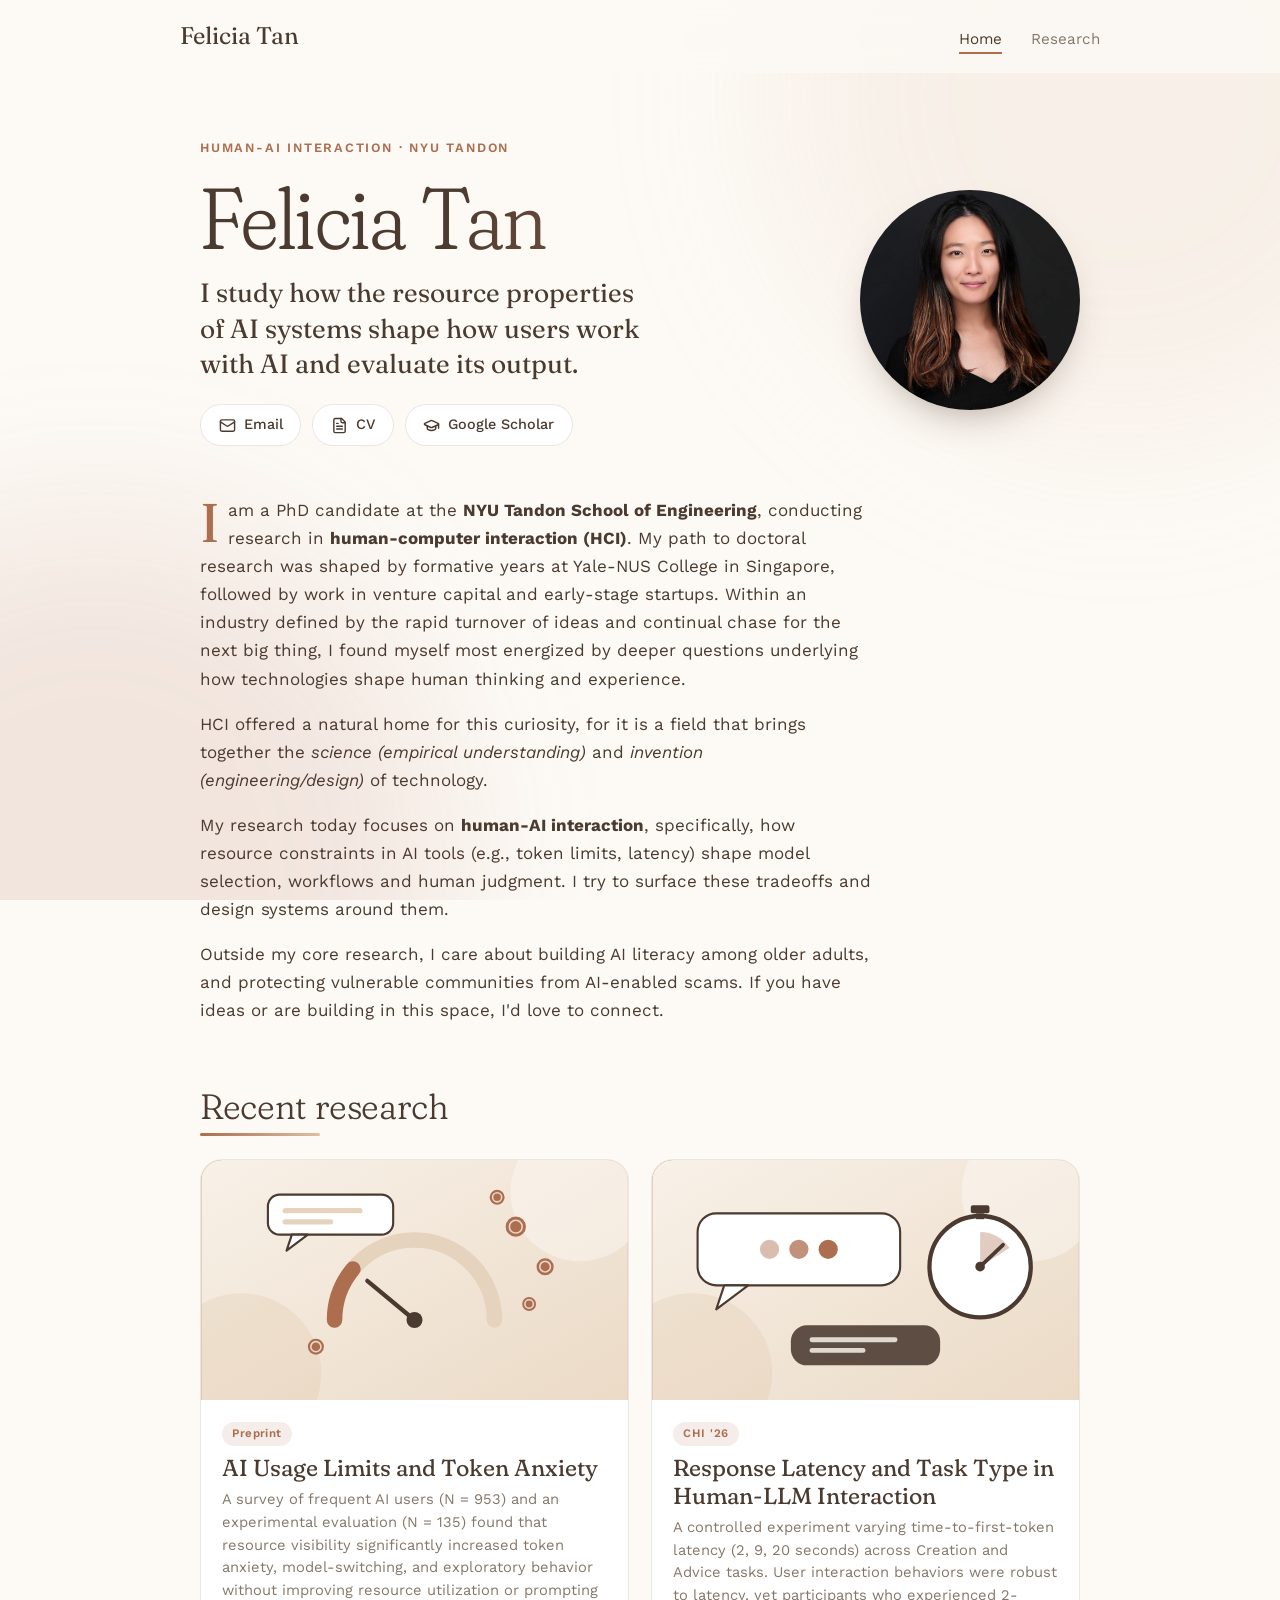
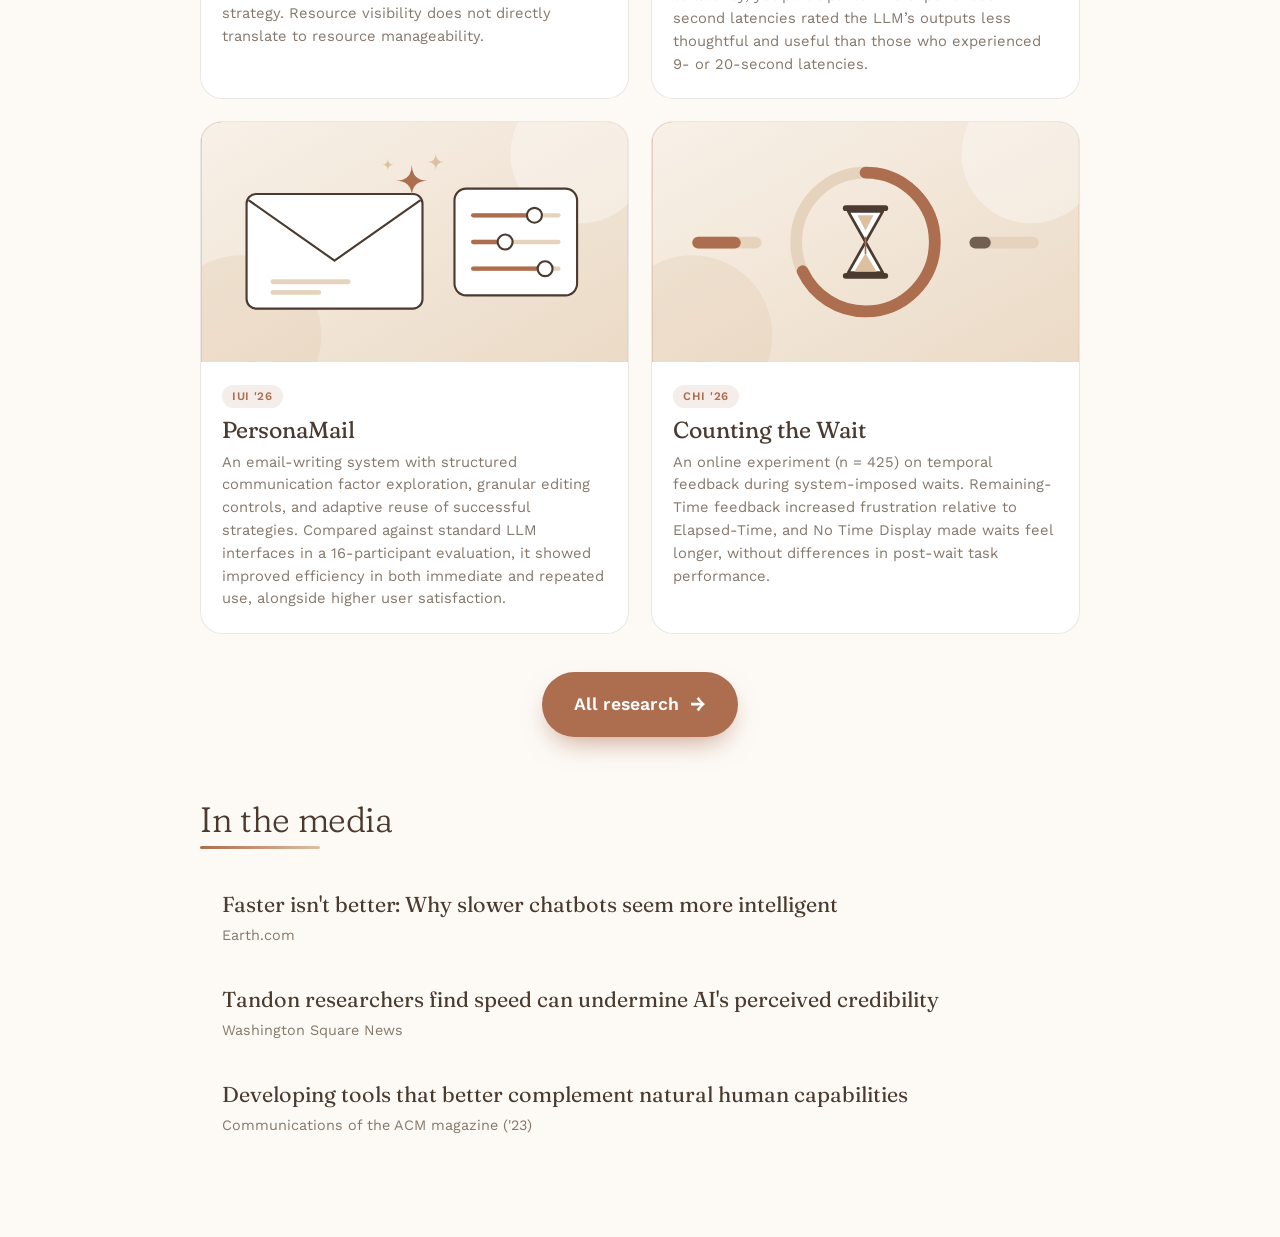
==== index.html @ 44748023 "Publish feliciatan.co website" ====
<!doctype html>
<html lang="en">
<head>
  <meta charset="utf-8">
  <meta name="viewport" content="width=device-width, initial-scale=1">
  <title>Felicia Tan | Human-AI Interaction Researcher</title>
  <meta name="description" content="PhD candidate at NYU Tandon researching how the resource properties of AI systems, including response latency, token consumption and model selection, shape how users work with AI and evaluate its output.">
  <link rel="preconnect" href="https://fonts.googleapis.com"><link rel="preconnect" href="https://fonts.gstatic.com" crossorigin>
  <link href="https://fonts.googleapis.com/css2?family=Fraunces:ital,opsz,wght,SOFT@0,9..144,300..500,100;1,9..144,300..500,100&family=Work+Sans:wght@400;500;600&display=swap" rel="stylesheet">
  <script>document.documentElement.classList.add('js')</script> <!-- lets CSS know animations are available -->
  <link rel="stylesheet" href="assets/style.css">
  <script src="assets/site.js" defer></script>
</head>
<body>
<div class="aurora"></div>
<nav><a class="brand" href="./">Felicia Tan</a><a class="here" href="./">Home</a><a href="research.html">Research</a></nav>
<main>
  <section class="hero">
    <div class="avatar"><div class="frame"><img src="assets/headshot.jpg" alt="Portrait of Felicia Tan" width="800" height="800"></div></div>
    <div class="intro">
      <p class="eyebrow">Human-AI Interaction &middot; NYU Tandon</p>
      <h1>Felicia Tan</h1>
      <p class="tagline">I study how the resource properties of AI systems shape how users work with AI and evaluate its output.</p>
      <p class="links"><a href="mailto:felicia.tan@nyu.edu"><svg viewBox="0 0 24 24" aria-hidden="true"><rect width="20" height="16" x="2" y="4" rx="2"/><path d="m22 7-8.97 5.7a1.94 1.94 0 0 1-2.06 0L2 7"/></svg>Email</a>
        <a href="https://drive.google.com/file/d/1HwYIcdNcV8aJsQFe56k3fTXMACKiZOYk/view?usp=sharing"><svg viewBox="0 0 24 24" aria-hidden="true"><path d="M15 2H6a2 2 0 0 0-2 2v16a2 2 0 0 0 2 2h12a2 2 0 0 0 2-2V7Z"/><path d="M14 2v4a2 2 0 0 0 2 2h4"/><path d="M10 9H8"/><path d="M16 13H8"/><path d="M16 17H8"/></svg>CV</a>
        <a href="https://scholar.google.com/citations?user=EusBxyQAAAAJ&hl=en&oi=ao"><svg viewBox="0 0 24 24" aria-hidden="true"><path d="M21.42 10.922a1 1 0 0 0-.019-1.838L12.83 5.18a2 2 0 0 0-1.66 0L2.6 9.08a1 1 0 0 0 0 1.832l8.57 3.908a2 2 0 0 0 1.66 0z"/><path d="M22 10v6"/><path d="M6 12.5V16a6 3 0 0 0 12 0v-3.5"/></svg>Google Scholar</a></p>
    </div>
  </section>

  <!-- Bio text is copied word for word from the Canva site. -->
  <section class="bio reveal">
    <p>I am a PhD candidate at the <strong>NYU Tandon School of Engineering</strong>, conducting research in <strong>human-computer interaction (HCI)</strong>. My path to doctoral research was shaped by formative years at Yale-NUS College in Singapore, followed by work in venture capital and early-stage startups. Within an industry defined by the rapid turnover of ideas and continual chase for the next big thing, I found myself most energized by deeper questions underlying how technologies shape human thinking and experience.</p>
    <p>HCI offered a natural home for this curiosity, for it is a field that brings together the <em>science (empirical understanding)</em> and <em>invention (engineering/design)</em> of technology.</p>
    <p>My research today focuses on <strong>human-AI interaction</strong>, specifically, how resource constraints in AI tools (e.g., token limits, latency) shape model selection, workflows and human judgment. I try to surface these tradeoffs and design systems around them.</p>
    <p>Outside my core research, I care about building AI literacy among older adults, and protecting vulnerable communities from AI-enabled scams. If you have ideas or are building in this space, I'd love to connect.</p>
  </section>

  <h2 class="reveal">Recent research</h2>
  <div class="grid recent">
    <a class="card reveal" href="projects/resource-visible/"><div class="thumb"><img src="assets/projects/resource-visible/thumb.svg" alt="" loading="lazy"></div><div class="body"><span class="tag">Preprint</span>
      <b>AI Usage Limits and Token Anxiety</b>
      <small>A survey of frequent AI users (N = 953) and an experimental evaluation (N = 135) found that resource visibility significantly increased token anxiety, model-switching, and exploratory behavior without improving resource utilization or prompting strategy. Resource visibility does not directly translate to resource manageability.</small></div></a>
    <a class="card reveal" href="projects/response-latency/"><div class="thumb"><img src="assets/projects/response-latency/thumb.svg" alt="" loading="lazy"></div><div class="body"><span class="tag">CHI '26</span>
      <b>Response Latency and Task Type in Human-LLM Interaction</b>
      <small>A controlled experiment varying time-to-first-token latency (2, 9, 20 seconds) across Creation and Advice tasks. User interaction behaviors were robust to latency, yet participants who experienced 2-second latencies rated the LLM’s outputs less thoughtful and useful than those who experienced 9- or 20-second latencies.</small></div></a>
    <a class="card reveal" href="projects/personamail/"><div class="thumb"><img src="assets/projects/personamail/thumb.svg" alt="" loading="lazy"></div><div class="body"><span class="tag">IUI '26</span>
      <b>PersonaMail</b>
      <small>An email-writing system with structured communication factor exploration, granular editing controls, and adaptive reuse of successful strategies. Compared against standard LLM interfaces in a 16-participant evaluation, it showed improved efficiency in both immediate and repeated use, alongside higher user satisfaction.</small></div></a>
    <a class="card reveal" href="projects/counting-the-wait/"><div class="thumb"><img src="assets/projects/counting-the-wait/thumb.svg" alt="" loading="lazy"></div><div class="body"><span class="tag">CHI '26</span>
      <b>Counting the Wait</b>
      <small>An online experiment (n = 425) on temporal feedback during system-imposed waits. Remaining-Time feedback increased frustration relative to Elapsed-Time, and No Time Display made waits feel longer, without differences in post-wait task performance.</small></div></a>
  </div>
  <a class="more" href="research.html">All research</a>

  <h2 class="reveal">In the media</h2>
  <div class="pub reveal"><a class="title" href="https://www.earth.com/news/faster-isnt-better-why-slower-chatbots-seem-more-intelligent/">Faster isn't better: Why slower chatbots seem more intelligent</a><span class="meta">Earth.com</span></div>
  <div class="pub reveal"><a class="title" href="https://nyunews.com/news/2026/05/06/tandon-ai-response-time-study/">Tandon researchers find speed can undermine AI's perceived credibility</a><span class="meta">Washington Square News</span></div>
  <div class="pub reveal"><a class="title" href="https://cacm.acm.org/research/heads-up-computing/">Developing tools that better complement natural human capabilities</a><span class="meta">Communications of the ACM magazine ('23)</span></div>
</main>
</body>
</html>
---- assets/style.css ----
/* =====================================================================
   Shared stylesheet for every page.
   Read it top to bottom: 1) design tokens  2) base  3) nav  4) hero
   5) cards  6) research list  7) project page  8) motion & accessibility
   ===================================================================== */

/* ---------- 1. Design tokens: change colors and fonts HERE only ---------- */
:root {
  --bg: #fdfaf6;            /* near-white with a hint of warmth */
  --surface: #ffffff;
  --ink: #4a3a2f;           /* light cocoa */
  --muted: #85776a;
  --line: rgba(74, 58, 47, .12);
  --accent: #ad6d4f;        /* light clay */
  --accent2: #dcc0a0;       /* sand */
  --soft: #f6efe6;
  --serif: "Fraunces", Georgia, "Times New Roman", serif;
  --sans: "Work Sans", system-ui, -apple-system, "Segoe UI", sans-serif;
  --radius: 22px;
  --ease: cubic-bezier(.22, .8, .24, 1);
}
@media (prefers-color-scheme: dark) {
  :root {
    --bg: #1a1512; --surface: #241d18; --ink: #f3ebe2; --muted: #b3a698;
    --line: rgba(243, 235, 226, .12); --accent: #e0a98a; --accent2: #e3c08f; --soft: #2b231d;
  }
}
@media (prefers-color-scheme: dark) { .filters button.on, .buttons a, .more, ::selection { color: #1a1512; } }

/* ---------- 2. Base ---------- */
* { box-sizing: border-box; }
html { scroll-behavior: smooth; }
body { margin: 0; font: 17px/1.65 var(--sans); color: var(--ink); background: var(--bg); -webkit-font-smoothing: antialiased; }
main { max-width: 920px; margin: 0 auto; padding: 1rem 1.25rem 5rem; position: relative; }
h1, h2, h3 { font-family: var(--serif); font-weight: 300; font-variation-settings: "SOFT" 100, "WONK" 0; letter-spacing: -.01em; line-height: 1.1; }
h2 { font-size: 2.2rem; margin: 4rem 0 1.4rem; position: relative; padding-bottom: .6rem; }
h2::after { content: ""; position: absolute; left: 0; bottom: 0; height: 3px; width: 56px; border-radius: 3px;
  background: linear-gradient(90deg, var(--accent), var(--accent2)); transition: width .6s var(--ease); }
.in h2::after, h2.in::after { width: 120px; }
h3 { font-size: 1.35rem; color: var(--muted); margin: 2rem 0 .6rem; }
a { color: var(--accent); }
::selection { background: var(--accent); color: #fff; }
:focus-visible { outline: 3px solid var(--accent2); outline-offset: 3px; border-radius: 6px; }

/* Soft drifting color blobs behind everything (pure CSS, no images) */
.aurora { position: fixed; inset: 0; z-index: -1; overflow: hidden; pointer-events: none; }
.aurora::before, .aurora::after { content: ""; position: absolute; width: 55vmax; height: 55vmax; border-radius: 50%; filter: blur(90px); opacity: .16; }
.aurora::before { background: var(--accent2); top: -20vmax; right: -15vmax; animation: drift1 22s ease-in-out infinite alternate; }
.aurora::after  { background: var(--accent); bottom: -25vmax; left: -20vmax; opacity: .14; animation: drift2 26s ease-in-out infinite alternate; }
@keyframes drift1 { to { transform: translate(-8vmax, 10vmax) scale(1.15); } }
@keyframes drift2 { to { transform: translate(10vmax, -8vmax) scale(1.1); } }

/* ---------- 3. Navigation (sticky, frosted glass) ---------- */
nav { position: sticky; top: 0; z-index: 10; display: flex; gap: 1.8rem; align-items: baseline; padding: 1rem max(1.25rem, calc((100% - 920px) / 2));
  backdrop-filter: blur(14px); -webkit-backdrop-filter: blur(14px); background: color-mix(in srgb, var(--bg) 72%, transparent);
  border-bottom: 1px solid transparent; transition: border-color .3s; }
nav.scrolled { border-bottom-color: var(--line); }
nav .brand { font-family: var(--serif); font-size: 1.5rem; margin-right: auto; color: var(--ink); text-decoration: none; }
/* The FT monogram: a transparent PNG used as a mask, so it takes the page's ink color (works in dark mode too). */
nav .brand .logo { display: block; width: 46px; height: 46px; background-color: var(--ink); -webkit-mask: url(logo.png) center / contain no-repeat; mask: url(logo.png) center / contain no-repeat; }
nav a:not(.brand) { color: var(--muted); text-decoration: none; position: relative; font-size: .95rem; padding-bottom: 2px; transition: color .2s; }
nav a:not(.brand)::after { content: ""; position: absolute; left: 0; bottom: 0; height: 2px; width: 100%; background: var(--accent);
  transform: scaleX(0); transform-origin: left; transition: transform .35s var(--ease); }
nav a:not(.brand):hover, nav a.here { color: var(--ink); }
nav a:not(.brand):hover::after, nav a.here::after { transform: scaleX(1); }

/* ---------- 4. Hero (homepage top) ---------- */
.hero { display: flex; flex-direction: row-reverse; gap: 3rem; align-items: center; padding: 3rem 0 1rem; }
.hero .intro { flex: 1; }
.eyebrow { font-size: .8rem; letter-spacing: .14em; text-transform: uppercase; color: var(--accent); font-weight: 600; margin: 0 0 .8rem; }
.hero h1 { font-size: clamp(3.2rem, 8vw, 5.4rem); margin: 0 0 .6rem;
  background: linear-gradient(100deg, var(--ink) 40%, var(--accent) 100%); -webkit-background-clip: text; background-clip: text; color: transparent; }
.tagline { font-family: var(--serif); font-size: clamp(1.3rem, 2.6vw, 1.65rem); line-height: 1.35; color: var(--ink); margin: 0 0 1.4rem; max-width: 33rem; text-wrap: balance; }
.links { display: flex; flex-wrap: wrap; gap: .7rem; }
.links a { display: inline-flex; align-items: center; gap: .5rem; padding: .5rem 1.1rem; border: 1px solid var(--line); border-radius: 999px; background: var(--surface); color: var(--ink);
  text-decoration: none; font-size: .9rem; font-weight: 500; transition: transform .25s var(--ease), border-color .25s, box-shadow .25s; }
.links a:hover { transform: translateY(-2px); border-color: var(--accent); box-shadow: 0 6px 18px color-mix(in srgb, var(--accent) 25%, transparent); }

/* Headshot: a plain circle with a soft shadow. Nothing else. */
.avatar { width: 220px; height: 220px; flex: none; }
.avatar .frame { width: 100%; height: 100%; overflow: hidden; border-radius: 50%; box-shadow: 0 18px 40px -20px rgba(74, 52, 38, .5); }
.avatar img { width: 100%; height: 100%; object-fit: cover; object-position: 50% 30%; display: block; }

.bio p { max-width: 42rem; }
.bio p:first-child::first-letter { font-family: var(--serif); font-size: 3.4rem; float: left; line-height: .85; padding: .25rem .5rem 0 0; color: var(--accent); }

/* ---------- 5. Cards (Recent research) ---------- */
.grid { display: grid; grid-template-columns: repeat(auto-fit, minmax(260px, 1fr)); gap: 1.4rem; }
.grid.recent { grid-template-columns: repeat(2, 1fr); }
.card { --mx: 50%; --my: 50%; position: relative; display: block; overflow: hidden; border-radius: var(--radius); background: var(--surface);
  border: 1px solid var(--line); text-decoration: none; color: inherit;
  transition: transform .4s var(--ease), box-shadow .4s var(--ease), border-color .3s; }
/* spotlight that follows the mouse (position set by site.js) */
.card::before { content: ""; position: absolute; inset: 0; pointer-events: none; opacity: 0; transition: opacity .3s;
  background: radial-gradient(420px circle at var(--mx) var(--my), color-mix(in srgb, var(--accent) 16%, transparent), transparent 60%); }
.card:hover { transform: translateY(-6px); border-color: color-mix(in srgb, var(--accent) 45%, var(--line)); box-shadow: 0 22px 44px -18px color-mix(in srgb, var(--accent) 45%, transparent); }
.card:hover::before { opacity: 1; }
.card .thumb { aspect-ratio: 16 / 9; overflow: hidden; background: linear-gradient(120deg, var(--accent), var(--accent2), var(--accent)); background-size: 200% 200%; animation: shimmer 8s ease-in-out infinite alternate; }
.card .thumb img { width: 100%; height: 100%; object-fit: cover; transition: transform .6s var(--ease); }
.card:hover .thumb img { transform: scale(1.06); }
@keyframes shimmer { to { background-position: 100% 100%; } }
.card .body { padding: 1.1rem 1.3rem 1.4rem; position: relative; }
.card b { display: block; margin: .5rem 0 .4rem; font-family: var(--serif); font-weight: 400; font-variation-settings: "SOFT" 100; font-size: 1.45rem; line-height: 1.2; }
.card small { display: block; color: var(--muted); font-size: .92rem; line-height: 1.55; }
.card .body::after { content: "\2197"; position: absolute; top: 1.1rem; right: 1.3rem; color: var(--accent); opacity: 0; transform: translate(-6px, 6px); transition: all .35s var(--ease); }
.card:hover .body::after { opacity: 1; transform: none; }
.tag { display: inline-block; font-size: .72rem; font-weight: 600; letter-spacing: .04em; padding: .15rem .65rem; border-radius: 999px; color: var(--accent);
  background: color-mix(in srgb, var(--accent) 12%, transparent); }
.more { display: flex; width: fit-content; align-items: center; gap: .7rem; margin: 2.4rem auto 0; padding: .95rem 2rem; border-radius: 999px;
  background: var(--accent); color: #fff; font-size: 1.1rem; font-weight: 600; letter-spacing: .01em; text-decoration: none;
  box-shadow: 0 12px 28px -10px color-mix(in srgb, var(--accent) 70%, transparent); transition: transform .3s var(--ease), box-shadow .3s var(--ease); }
.more::after { content: "\2192"; font-size: 1.3rem; transition: transform .3s var(--ease); }
.more:hover { transform: translateY(-3px); box-shadow: 0 18px 34px -10px color-mix(in srgb, var(--accent) 80%, transparent); }
.more:hover::after { transform: translateX(6px); }

/* ---------- 6. Lists of papers / media (Research page, media) ---------- */
.pub { margin: 0; padding: 1.2rem 1rem 1.2rem 1.2rem; border-left: 3px solid transparent; border-radius: 0 12px 12px 0;
  transition: border-color .3s, background .3s, padding .35s var(--ease); }
.pub:hover { border-left-color: var(--accent); background: color-mix(in srgb, var(--accent) 6%, transparent); padding-left: 1.6rem; }
.pub a.title { font-family: var(--serif); font-size: 1.35rem; line-height: 1.25; color: var(--ink); text-decoration: none; }
.pub a.title:hover { color: var(--accent); }
.pub .meta { display: block; color: var(--muted); font-size: .9rem; margin-top: .25rem; }
.pub .about { display: block; margin-top: .35rem; }
.pub.pop { animation: pop .45s var(--ease); }
@keyframes pop { from { opacity: 0; transform: translateY(10px) scale(.98); } }
.chips { margin: .6rem 0 0; } .chip { display: inline-block; font-size: .72rem; padding: .08rem .6rem; margin: 0 .35rem .3rem 0; border-radius: 999px; background: var(--soft); color: var(--muted); }
.filters { position: sticky; top: 3.6rem; z-index: 5; padding: .7rem 0; background: color-mix(in srgb, var(--bg) 80%, transparent); backdrop-filter: blur(10px); }
.filters button { font: inherit; font-size: .85rem; font-weight: 500; margin: 0 .4rem .4rem 0; padding: .35rem .95rem; border-radius: 999px; cursor: pointer;
  border: 1px solid var(--line); background: var(--surface); color: var(--ink); transition: all .25s var(--ease); }
.filters button:hover { border-color: var(--accent); transform: translateY(-2px); }
.filters button.on { background: var(--accent); border-color: var(--accent); color: #fff; box-shadow: 0 6px 16px color-mix(in srgb, var(--accent) 35%, transparent); }

/* ---------- 7. Project page pieces ---------- */
.authors, .venue { color: var(--muted); margin: .2rem 0; }
.buttons a { display: inline-block; margin: .9rem .5rem 0 0; padding: .5rem 1.2rem; border-radius: 999px; background: var(--accent); color: #fff; text-decoration: none; transition: transform .25s var(--ease); }
.buttons a:hover { transform: translateY(-2px); }
.buttons a.disabled { background: var(--soft); color: var(--muted); pointer-events: none; }
.tldr { background: var(--soft); padding: 1.1rem 1.3rem; border-radius: var(--radius); border-left: 4px solid var(--accent); }
.todo { outline: 2px dashed #e0a100; padding: .2rem .5rem; }  /* yellow dashes = Fel must fill in */
pre { background: var(--soft); padding: 1rem; overflow-x: auto; border-radius: 12px; font-size: .85rem; }
figure { margin: 1.8rem 0; } figcaption { color: var(--muted); font-size: .9rem; } img { max-width: 100%; }

/* ---------- 8. Motion & accessibility ---------- */
/* Elements with class "reveal" fade up as they scroll into view (site.js adds .in). Only hidden if JavaScript runs. */
.js .reveal { opacity: 0; transform: translateY(22px); transition: opacity .8s var(--ease), transform .8s var(--ease); }
.js .reveal.in { opacity: 1; transform: none; }
@media (max-width: 700px) {
  .hero { flex-direction: column; align-items: flex-start; gap: 1.8rem; padding-top: 1.5rem; }
  .avatar { width: 170px; height: 170px; }
  .grid.recent { grid-template-columns: 1fr; }
  h2 { font-size: 1.9rem; }
}
@media (prefers-reduced-motion: reduce) {
  *, *::before, *::after { animation: none !important; transition: none !important; scroll-behavior: auto !important; }
  .js .reveal { opacity: 1; transform: none; }
}


/* Icons inside the Email / CV / Scholar buttons */
.links svg, .award svg { width: 17px; height: 17px; flex: none; fill: none; stroke: currentColor; stroke-width: 2; stroke-linecap: round; stroke-linejoin: round; }
.links a:hover svg { color: var(--accent); }
/* Award badge on papers with an honorable mention */
.award { display: inline-flex; align-items: center; gap: .35rem; margin-top: .45rem; padding: .12rem .7rem .12rem .55rem; border-radius: 999px; font-size: .78rem; font-weight: 600;
  color: var(--accent); background: color-mix(in srgb, var(--accent2) 45%, transparent); }
.award svg { width: 15px; height: 15px; }

/* Research list: venue is the credibility signal, so it gets weight and color; authors are readable, with your name in bold */
.pub .venue { display: block; margin-top: .35rem; font-size: .95rem; font-weight: 600; color: var(--accent); letter-spacing: .01em; }
.pub .authors { display: block; margin-top: .1rem; font-size: 1rem; color: var(--muted); }
.pub .authors strong { color: var(--ink); font-weight: 700; }
/* Evidence chips (study type and sample size) look slightly different from topic chips */
.chip.stat { background: transparent; border: 1px solid var(--line); color: var(--ink); }
/* Honorable Mention sits on the venue line, right beside the venue name */
.pub .venue .award { margin: 0 0 0 .55rem; vertical-align: middle; }

/* =====================================================================
   Project pages (projects/*/index.html): one narrow reading column, built to be skimmed
   ===================================================================== */
.proj { max-width: 760px; margin: 0 auto; padding: 1rem 1.25rem 5rem; }
.proj p, .proj li { max-width: 68ch; }
.crumb { display: inline-block; margin: 1rem 0 1.2rem; color: var(--muted); text-decoration: none; font-size: .92rem; }
.crumb:hover { color: var(--accent); }
.proj h1 { font-size: clamp(2rem, 5vw, 3rem); line-height: 1.1; margin: .4rem 0 1.1rem; }
.byline { margin: .2rem 0; font-size: 1.05rem; } .byline strong { color: var(--ink); }
.aff { margin: .2rem 0 0; font-size: .88rem; color: var(--muted); }
.proj .buttons { display: flex; flex-wrap: wrap; gap: .6rem; margin: 1.3rem 0 .4rem; }
.proj .buttons a { display: inline-flex; align-items: center; gap: .5rem; margin: 0; padding: .55rem 1.2rem; font-size: .92rem; font-weight: 500; }
.proj .buttons svg, .copy svg { width: 17px; height: 17px; fill: none; stroke: currentColor; stroke-width: 2; stroke-linecap: round; stroke-linejoin: round; }
.press { font-size: .9rem; color: var(--muted); margin: .6rem 0 0; } .press a { color: var(--accent); }
.proj h2 { font-size: 1.8rem; margin: 3.2rem 0 1rem; padding-bottom: .5rem; }
.tldr { font-family: var(--serif); font-size: 1.3rem; line-height: 1.5; margin: 2rem 0 1.2rem; padding: 1.3rem 1.5rem; border-radius: 0 var(--radius) var(--radius) 0;
  border-left: 4px solid var(--accent); background: var(--soft); max-width: none; }
.keynums { display: grid; grid-template-columns: repeat(auto-fit, minmax(150px, 1fr)); gap: .8rem; margin: 0 0 1rem; }
.keynum { background: var(--surface); border: 1px solid var(--line); border-radius: 16px; padding: 1rem 1.1rem; }
.keynum b { display: block; font-family: var(--serif); font-weight: 400; font-size: 2rem; line-height: 1.05; color: var(--accent); }
.keynum span { display: block; margin-top: .35rem; font-size: .84rem; line-height: 1.35; color: var(--muted); }
.steps { list-style: none; counter-reset: step; padding: 0; margin: 0; }
.steps li { counter-increment: step; display: flex; gap: 1rem; margin: 1rem 0; max-width: none; }
.steps li::before { content: counter(step); flex: none; width: 2rem; height: 2rem; border-radius: 50%; display: grid; place-items: center;
  background: var(--accent); color: #fff; font-weight: 600; font-size: .9rem; }
.finding { border-left: 3px solid var(--accent2); padding: .15rem 0 .15rem 1.1rem; margin: 1.2rem 0; max-width: 68ch; }
.finding strong { display: block; color: var(--ink); }
.impl { padding-left: 1.1rem; } .impl li { margin: .9rem 0; } .impl strong { color: var(--ink); }
.note, .callout { background: var(--soft); border-radius: 14px; padding: 1rem 1.2rem; max-width: none; margin: 1.5rem 0; font-size: .95rem; }
.callout b { display: block; margin-bottom: .3rem; font-family: var(--serif); font-weight: 400; font-size: 1.2rem; }
.flow { list-style: none; counter-reset: f; padding: 0; margin: 1.6rem 0; display: grid; gap: .7rem; }
.flow li { counter-increment: f; position: relative; padding: .9rem 1rem .9rem 3.2rem; background: var(--surface); border: 1px solid var(--line); border-radius: 14px; max-width: none; }
.flow li::before { content: counter(f); position: absolute; left: 1rem; top: .85rem; width: 1.6rem; height: 1.6rem; border-radius: 50%; display: grid; place-items: center;
  background: var(--soft); color: var(--accent); font-weight: 600; font-size: .85rem; }
.flow b { display: block; color: var(--ink); }
/* Figures: shows the image when the file exists, otherwise a clear "figure needed" box */
.fig { margin: 1.8rem 0; }
.fig img { width: 100%; height: auto; display: block; border-radius: 14px; border: 1px solid var(--line); background: var(--surface); }
.fig .ph { display: none; }
.fig.missing img { display: none; }
.fig.missing .ph { display: block; padding: 1.6rem 1.2rem; border: 2px dashed #e0a100; border-radius: 14px; color: var(--muted); font-size: .9rem; }
.fig figcaption { margin-top: .5rem; font-size: .88rem; color: var(--muted); }
.copy { display: inline-flex; align-items: center; gap: .5rem; font: inherit; font-size: .88rem; margin-top: .4rem; padding: .4rem 1rem; border-radius: 999px; border: 1px solid var(--line); background: var(--surface); color: var(--ink); cursor: pointer; }
.copy:hover { border-color: var(--accent); }
@media (max-width: 700px) { .tldr { font-size: 1.15rem; } .keynum b { font-size: 1.7rem; } }
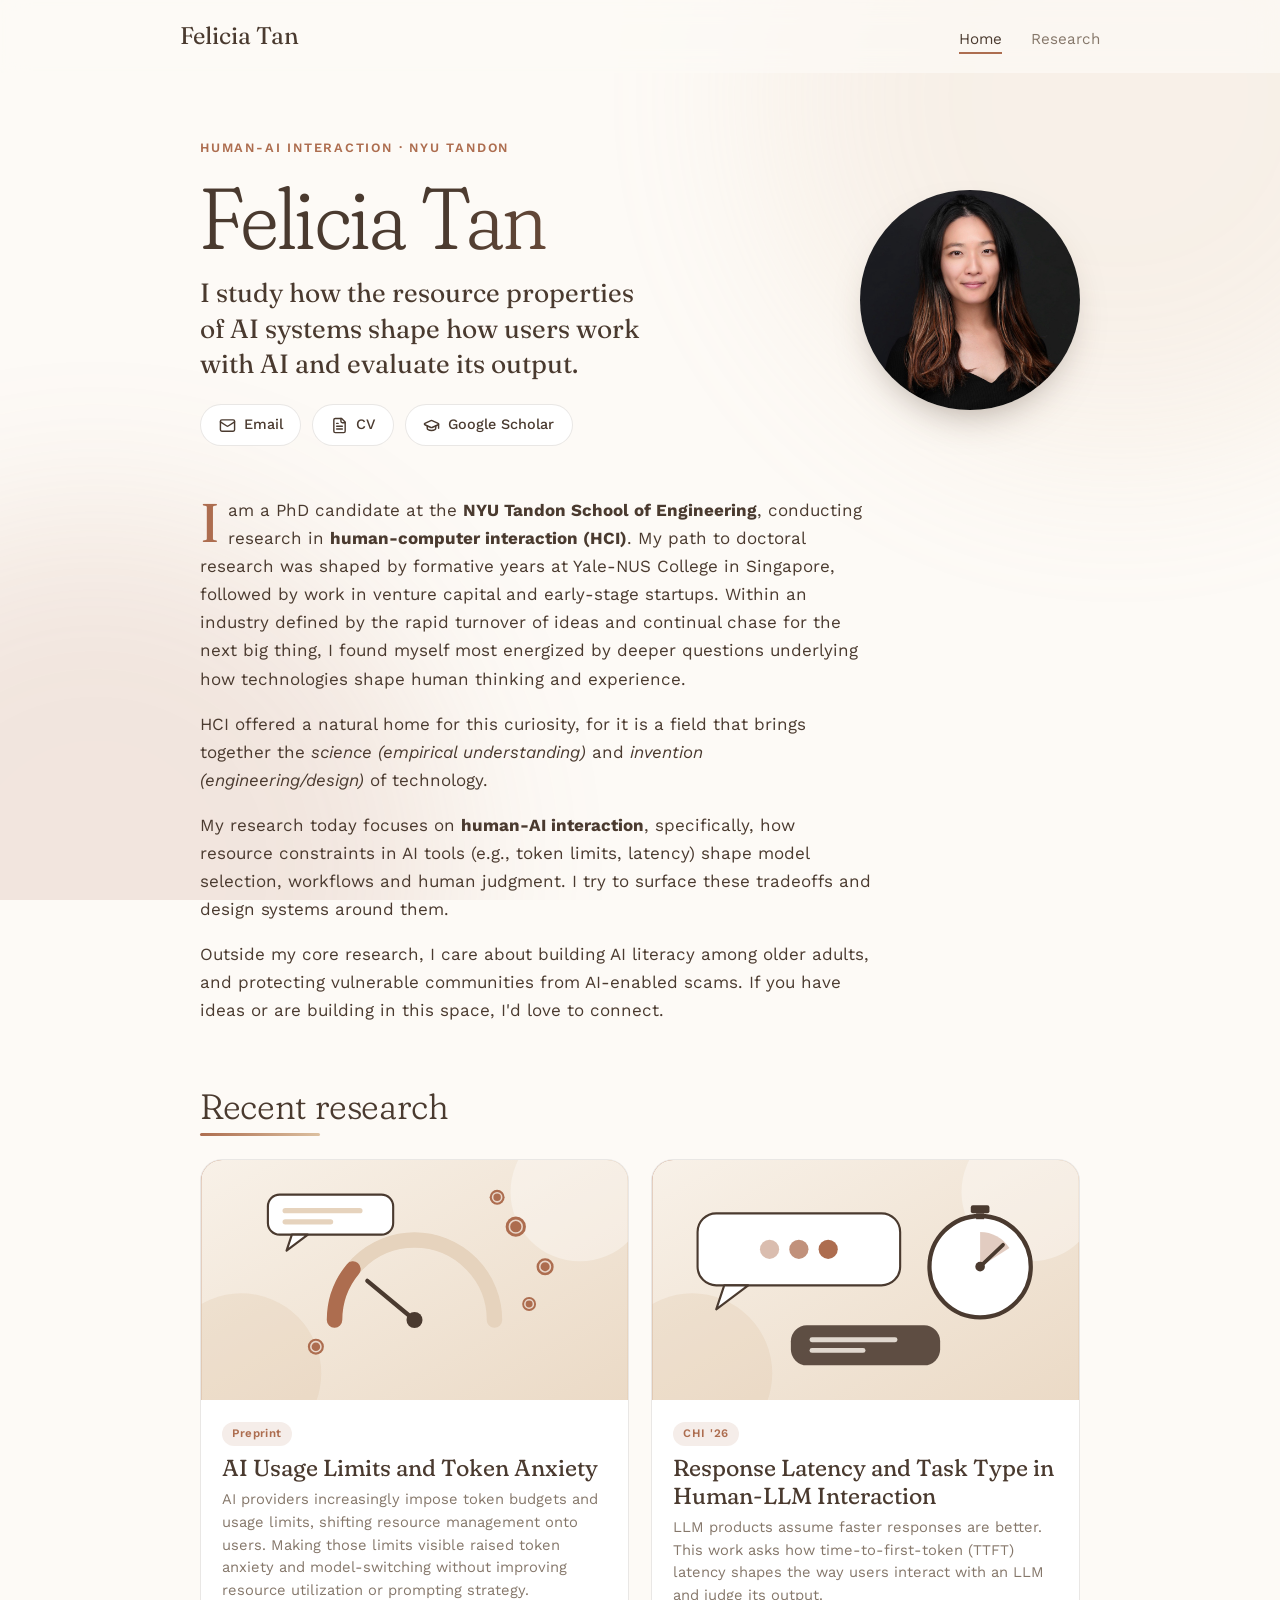
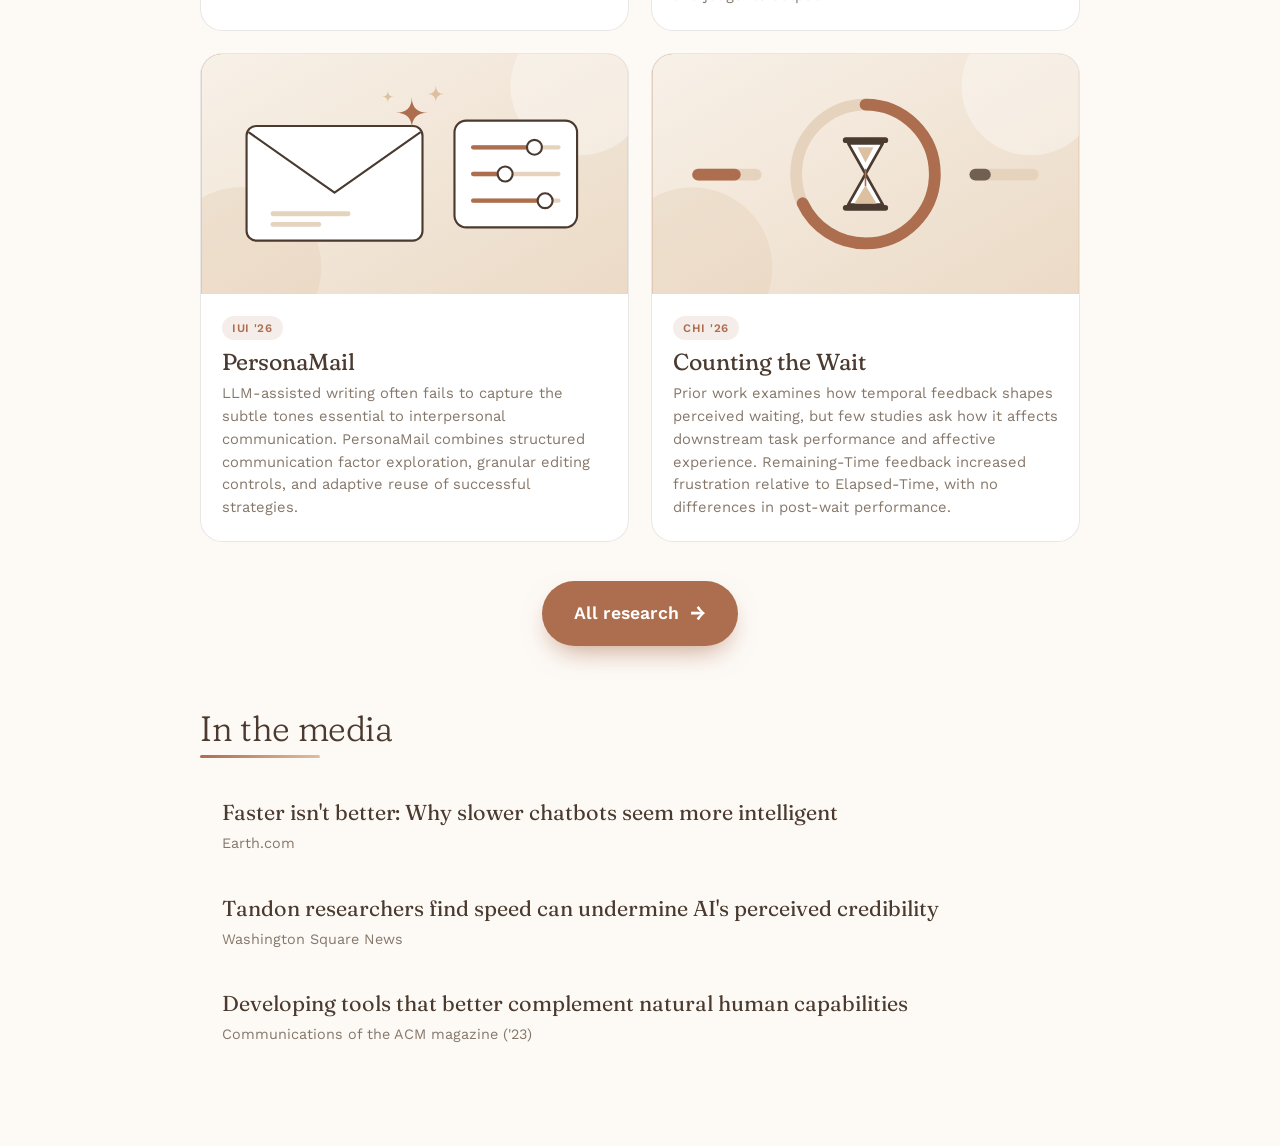
==== commit 120c0d3e: "Context-first, more technical paper descriptions" ====
--- a/index.html
+++ b/index.html
@@ -39,16 +39,16 @@
   <div class="grid recent">
     <a class="card reveal" href="projects/resource-visible/"><div class="thumb"><img src="assets/projects/resource-visible/thumb.svg" alt="" loading="lazy"></div><div class="body"><span class="tag">Preprint</span>
       <b>AI Usage Limits and Token Anxiety</b>
-      <small>A survey of frequent AI users (N = 953) and an experimental evaluation (N = 135) found that resource visibility significantly increased token anxiety, model-switching, and exploratory behavior without improving resource utilization or prompting strategy. Resource visibility does not directly translate to resource manageability.</small></div></a>
+      <small>AI providers increasingly impose token budgets and usage limits, shifting resource management onto users. Making those limits visible raised token anxiety and model-switching without improving resource utilization or prompting strategy.</small></div></a>
     <a class="card reveal" href="projects/response-latency/"><div class="thumb"><img src="assets/projects/response-latency/thumb.svg" alt="" loading="lazy"></div><div class="body"><span class="tag">CHI '26</span>
       <b>Response Latency and Task Type in Human-LLM Interaction</b>
-      <small>A controlled experiment varying time-to-first-token latency (2, 9, 20 seconds) across Creation and Advice tasks. User interaction behaviors were robust to latency, yet participants who experienced 2-second latencies rated the LLM’s outputs less thoughtful and useful than those who experienced 9- or 20-second latencies.</small></div></a>
+      <small>LLM products assume faster responses are better. This work asks how time-to-first-token (TTFT) latency shapes the way users interact with an LLM and judge its output.</small></div></a>
     <a class="card reveal" href="projects/personamail/"><div class="thumb"><img src="assets/projects/personamail/thumb.svg" alt="" loading="lazy"></div><div class="body"><span class="tag">IUI '26</span>
       <b>PersonaMail</b>
-      <small>An email-writing system with structured communication factor exploration, granular editing controls, and adaptive reuse of successful strategies. Compared against standard LLM interfaces in a 16-participant evaluation, it showed improved efficiency in both immediate and repeated use, alongside higher user satisfaction.</small></div></a>
+      <small>LLM-assisted writing often fails to capture the subtle tones essential to interpersonal communication. PersonaMail combines structured communication factor exploration, granular editing controls, and adaptive reuse of successful strategies.</small></div></a>
     <a class="card reveal" href="projects/counting-the-wait/"><div class="thumb"><img src="assets/projects/counting-the-wait/thumb.svg" alt="" loading="lazy"></div><div class="body"><span class="tag">CHI '26</span>
       <b>Counting the Wait</b>
-      <small>An online experiment (n = 425) on temporal feedback during system-imposed waits. Remaining-Time feedback increased frustration relative to Elapsed-Time, and No Time Display made waits feel longer, without differences in post-wait task performance.</small></div></a>
+      <small>Prior work examines how temporal feedback shapes perceived waiting, but few studies ask how it affects downstream task performance and affective experience. Remaining-Time feedback increased frustration relative to Elapsed-Time, with no differences in post-wait performance.</small></div></a>
   </div>
   <a class="more" href="research.html">All research</a>
 
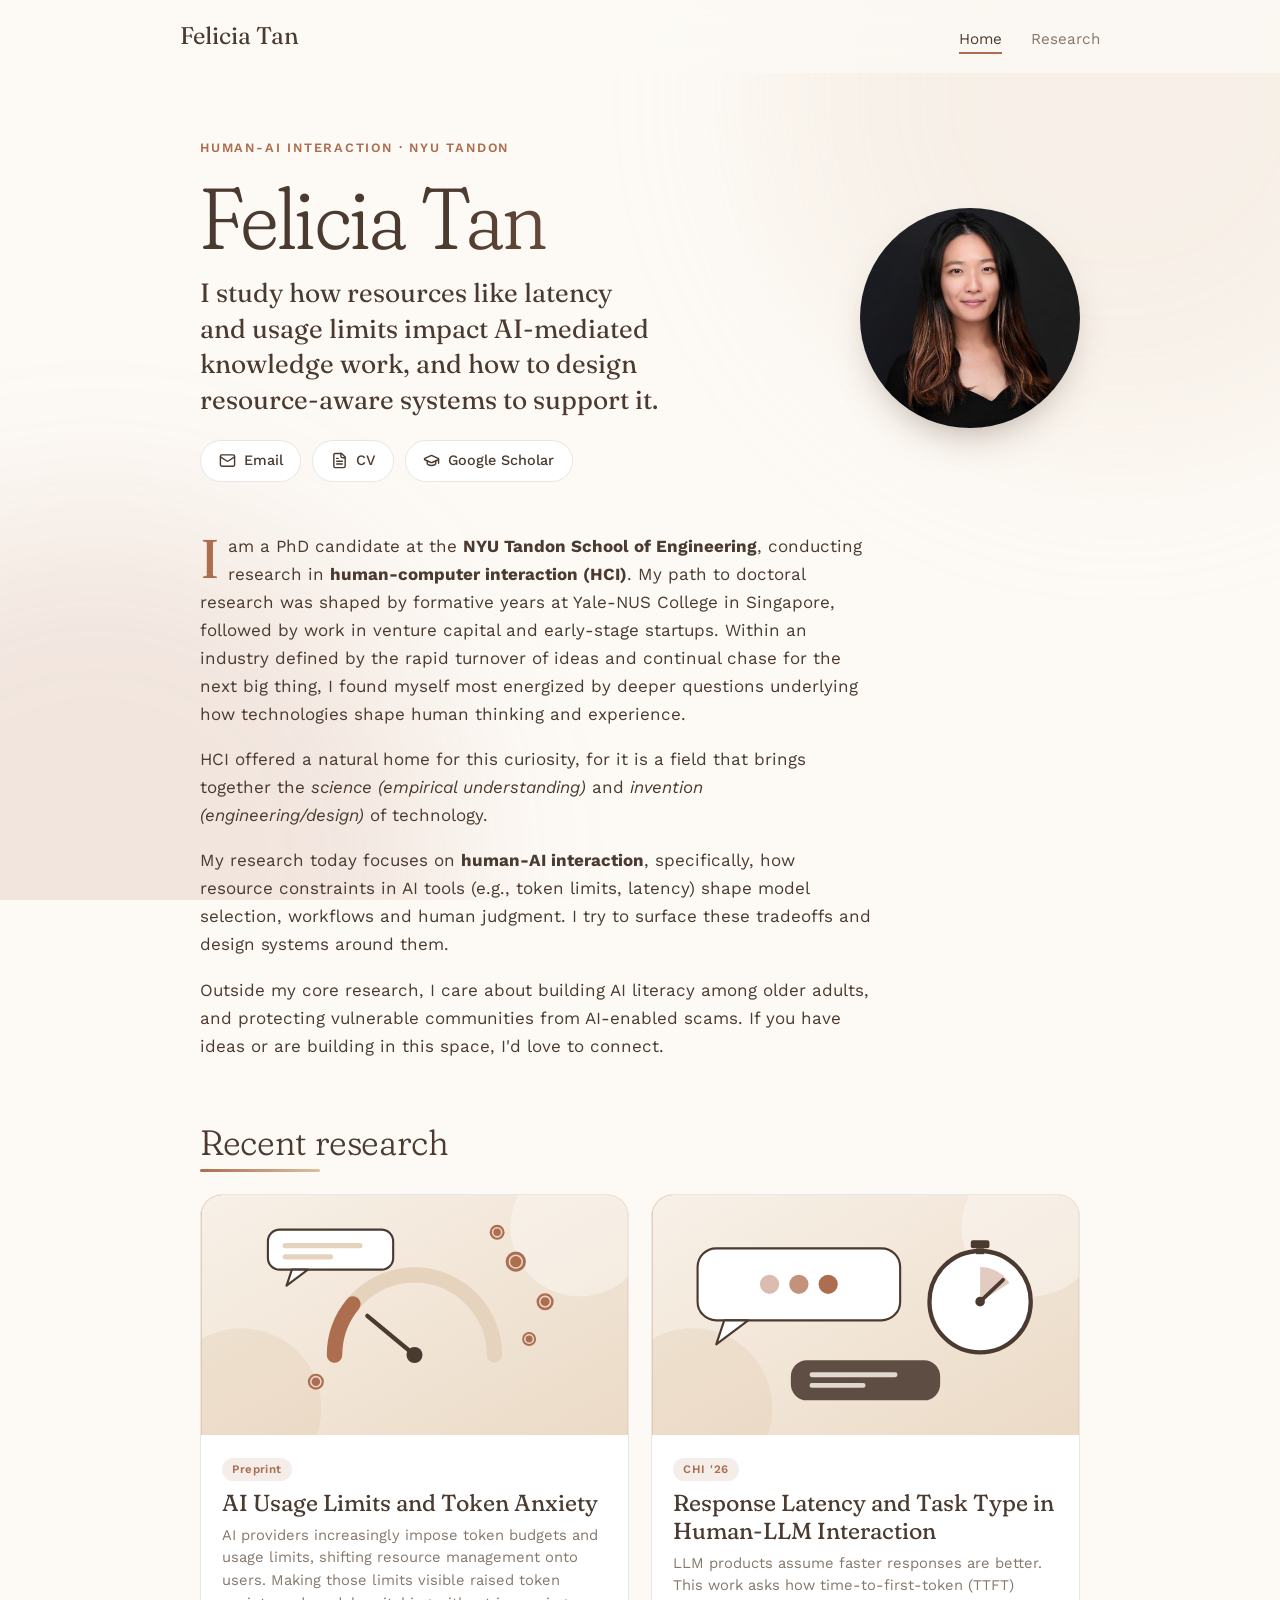
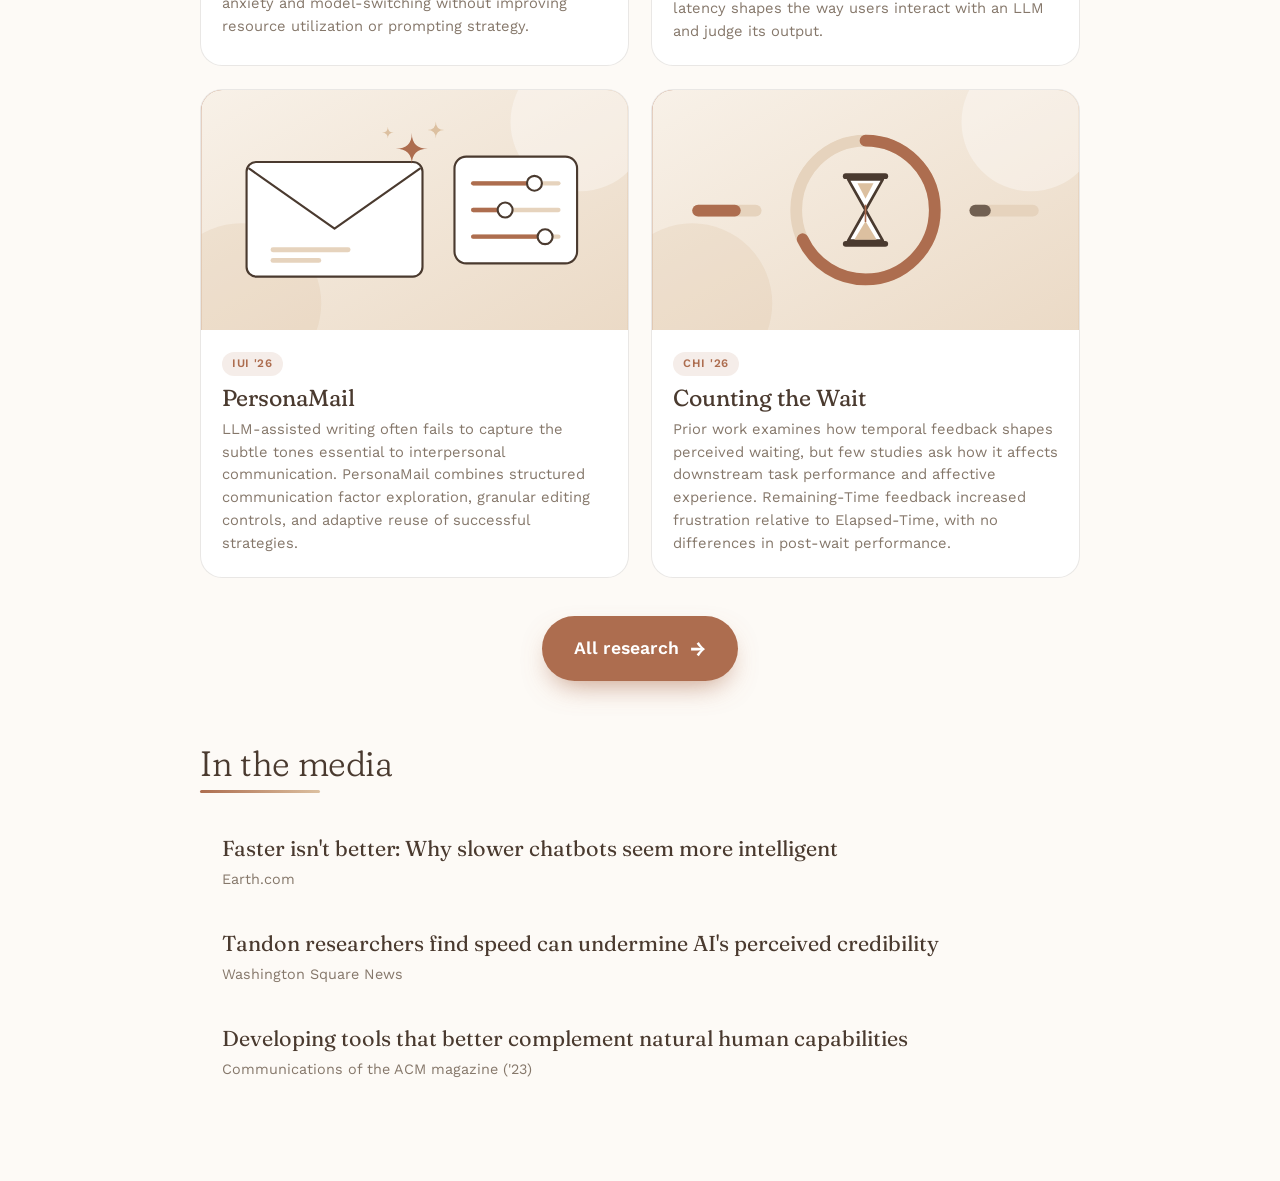
==== commit 57ab946a: "Update tagline: resources impacting AI-mediated knowledge work" ====
--- a/index.html
+++ b/index.html
@@ -4,7 +4,7 @@
   <meta charset="utf-8">
   <meta name="viewport" content="width=device-width, initial-scale=1">
   <title>Felicia Tan | Human-AI Interaction Researcher</title>
-  <meta name="description" content="PhD candidate at NYU Tandon researching how the resource properties of AI systems, including response latency, token consumption and model selection, shape how users work with AI and evaluate its output.">
+  <meta name="description" content="PhD candidate at NYU Tandon studying how resources like response latency and usage limits impact AI-mediated knowledge work, and how to design resource-aware systems to support it.">
   <link rel="preconnect" href="https://fonts.googleapis.com"><link rel="preconnect" href="https://fonts.gstatic.com" crossorigin>
   <link href="https://fonts.googleapis.com/css2?family=Fraunces:ital,opsz,wght,SOFT@0,9..144,300..500,100;1,9..144,300..500,100&family=Work+Sans:wght@400;500;600&display=swap" rel="stylesheet">
   <script>document.documentElement.classList.add('js')</script> <!-- lets CSS know animations are available -->
@@ -20,7 +20,7 @@
     <div class="intro">
       <p class="eyebrow">Human-AI Interaction &middot; NYU Tandon</p>
       <h1>Felicia Tan</h1>
-      <p class="tagline">I study how the resource properties of AI systems shape how users work with AI and evaluate its output.</p>
+      <p class="tagline">I study how resources like latency and usage limits impact AI-mediated knowledge work, and how to design resource-aware systems to support it.</p>
       <p class="links"><a href="mailto:felicia.tan@nyu.edu"><svg viewBox="0 0 24 24" aria-hidden="true"><rect width="20" height="16" x="2" y="4" rx="2"/><path d="m22 7-8.97 5.7a1.94 1.94 0 0 1-2.06 0L2 7"/></svg>Email</a>
         <a href="https://drive.google.com/file/d/1HwYIcdNcV8aJsQFe56k3fTXMACKiZOYk/view?usp=sharing"><svg viewBox="0 0 24 24" aria-hidden="true"><path d="M15 2H6a2 2 0 0 0-2 2v16a2 2 0 0 0 2 2h12a2 2 0 0 0 2-2V7Z"/><path d="M14 2v4a2 2 0 0 0 2 2h4"/><path d="M10 9H8"/><path d="M16 13H8"/><path d="M16 17H8"/></svg>CV</a>
         <a href="https://scholar.google.com/citations?user=EusBxyQAAAAJ&hl=en&oi=ao"><svg viewBox="0 0 24 24" aria-hidden="true"><path d="M21.42 10.922a1 1 0 0 0-.019-1.838L12.83 5.18a2 2 0 0 0-1.66 0L2.6 9.08a1 1 0 0 0 0 1.832l8.57 3.908a2 2 0 0 0 1.66 0z"/><path d="M22 10v6"/><path d="M6 12.5V16a6 3 0 0 0 12 0v-3.5"/></svg>Google Scholar</a></p>
--- a/assets/style.css
+++ b/assets/style.css
@@ -18,14 +18,8 @@
   --sans: "Work Sans", system-ui, -apple-system, "Segoe UI", sans-serif;
   --radius: 22px;
   --ease: cubic-bezier(.22, .8, .24, 1);
+  color-scheme: light;      /* always light, even if the phone is in dark mode */
 }
-@media (prefers-color-scheme: dark) {
-  :root {
-    --bg: #1a1512; --surface: #241d18; --ink: #f3ebe2; --muted: #b3a698;
-    --line: rgba(243, 235, 226, .12); --accent: #e0a98a; --accent2: #e3c08f; --soft: #2b231d;
-  }
-}
-@media (prefers-color-scheme: dark) { .filters button.on, .buttons a, .more, ::selection { color: #1a1512; } }
 
 /* ---------- 2. Base ---------- */
 * { box-sizing: border-box; }
